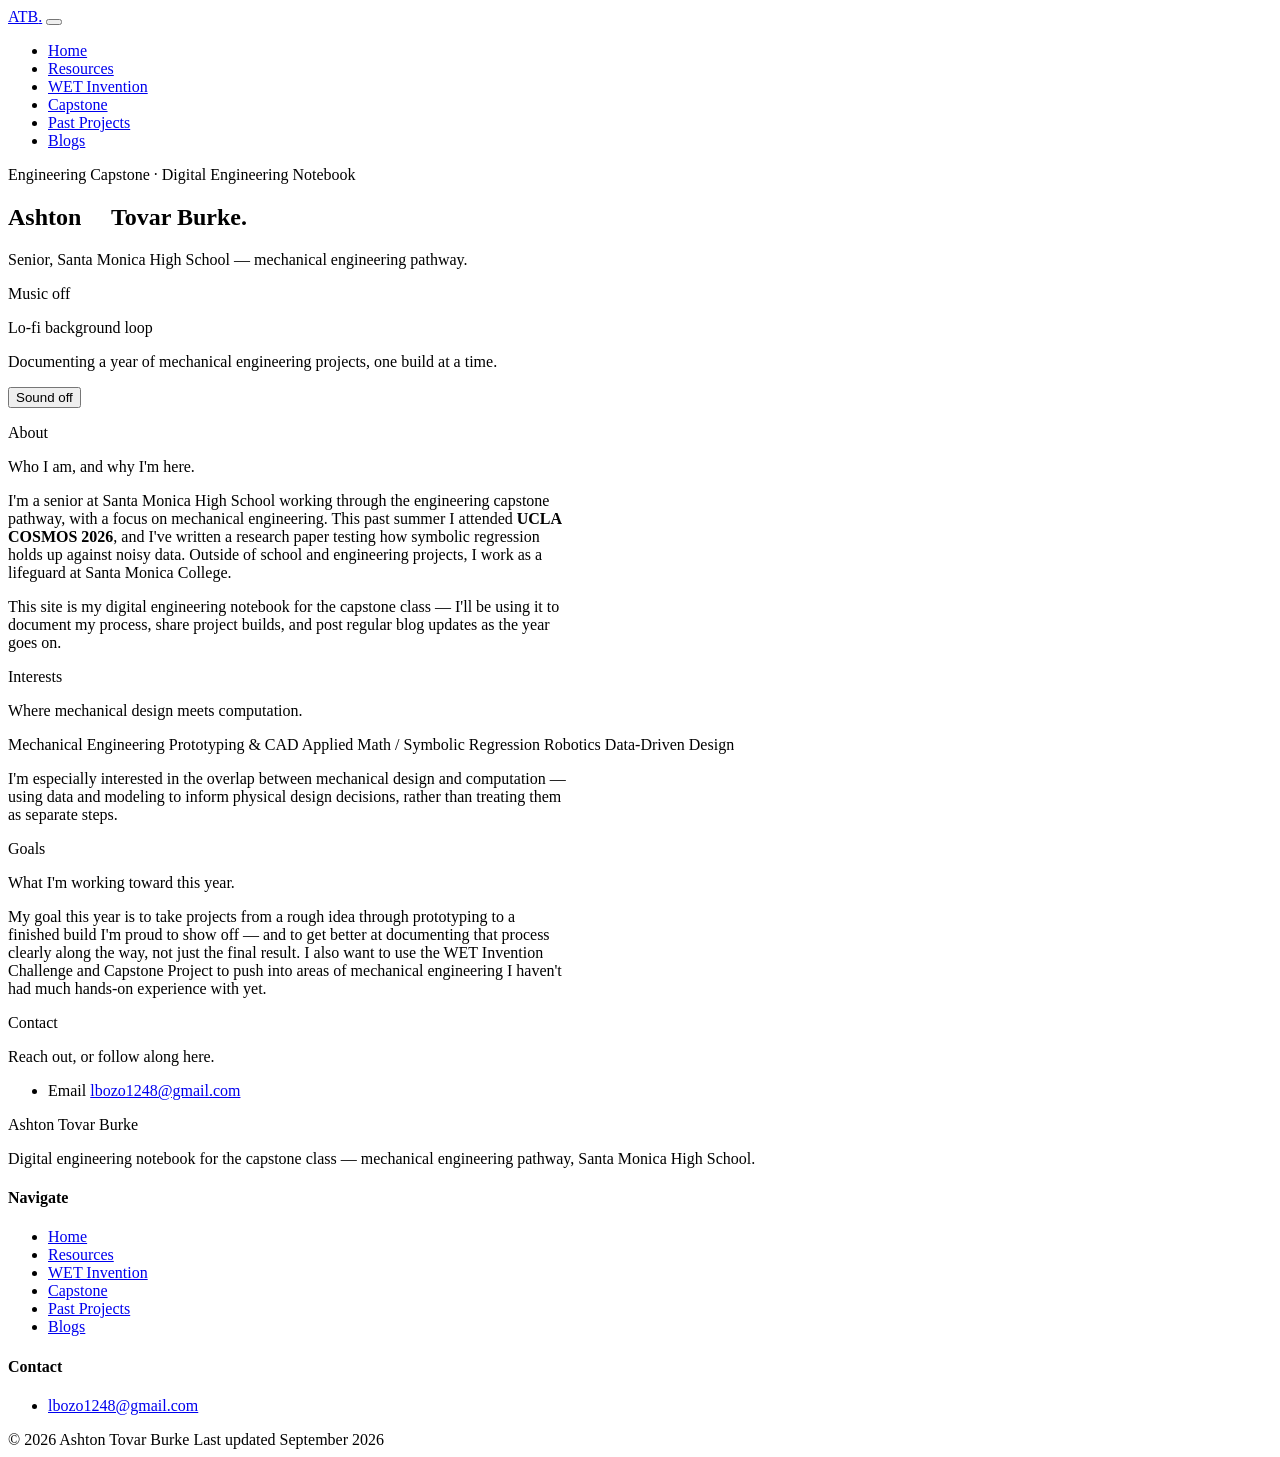
==== index.html @ a6df66a4 "Add files via upload" ====
<!doctype html>
<html lang="en">
<head>
  <meta charset="UTF-8" />
  <meta name="viewport" content="width=device-width, initial-scale=1.0" />
  <title>Ashton Tovar Burke — Engineering Notebook</title>
  <link rel="stylesheet" href="assets/css/style.css" />
</head>
<body>

  <header class="site-header">
    <nav class="nav-wrap">
      <a class="brand" href="index.html">ATB<span class="brand-dot">.</span></a>
      <button class="nav-toggle" aria-label="Toggle navigation" aria-expanded="false">
        <span></span>
      </button>
      <ul class="nav-links">
        <li><a href="index.html" aria-current="page">Home</a></li>
        <li><a href="resources.html">Resources</a></li>
        <li><a href="wet-invention.html">WET Invention</a></li>
        <li><a href="capstone.html">Capstone</a></li>
        <li><a href="past-projects.html">Past Projects</a></li>
        <li><a href="blogs.html">Blogs</a></li>
      </ul>
    </nav>
  </header>

  <section class="hero">
    <div class="hero-inner reveal">
      <p class="eyebrow hero-eyebrow">Engineering Capstone &middot; Digital Engineering Notebook</p>
      <h1 class="display hero-name">
        <span>Ashton</span>
        <span class="hero-photo" aria-hidden="true">
          <img class="hero-photo__img is-active" src="assets/img/hero-1.jpg" alt="" />
          <img class="hero-photo__img" src="assets/img/hero-2.jpg" alt="" />
          <img class="hero-photo__img" src="assets/img/hero-3.jpg" alt="" />
          <img class="hero-photo__img" src="assets/img/hero-4.jpg" alt="" />
        </span>
        <span>Tovar Burke<span class="accent">.</span></span>
      </h1>
      <p class="lede hero-lede">Senior, Santa Monica High School &mdash; mechanical engineering pathway.</p>
    </div>

    <div class="hero-bottom">
      <div class="hero-bottom__col hero-bottom__now">
        <span class="eq-bars" id="eqBars" aria-hidden="true">
          <span></span><span></span><span></span><span></span><span></span>
        </span>
        <div>
          <p class="hero-bottom__label" id="nowPlayingLabel">Music off</p>
          <p class="hero-bottom__track">Lo-fi background loop</p>
        </div>
      </div>
      <p class="hero-bottom__blurb">Documenting a year of mechanical engineering projects, one build at a time.</p>
      <button class="eq-toggle" id="soundToggle" type="button" aria-pressed="false" aria-label="Play background music">
        <span id="soundLabel">Sound off</span>
      </button>
    </div>
    <audio id="bgAudio" src="assets/audio/lofi.mp3" loop preload="none"></audio>
  </section>

  <section class="band band--tint">
    <div class="band-inner">
      <div class="section-head reveal">
        <div class="section-head__label">
          <span class="section-head__mark"></span>
          <p class="eyebrow">About</p>
        </div>
        <p class="section-head__desc">
          Who I am, and why I'm here.
        </p>
      </div>
      <div class="reveal" style="max-width:70ch;">
        <p>
          I'm a senior at Santa Monica High School working through the engineering capstone
          pathway, with a focus on mechanical engineering. This past summer I attended
          <strong>UCLA COSMOS 2026</strong>, and I've written a research paper testing how
          symbolic regression holds up against noisy data. Outside of school and engineering
          projects, I work as a lifeguard at Santa Monica College.
        </p>
        <p>
          This site is my digital engineering notebook for the capstone class &mdash; I'll be
          using it to document my process, share project builds, and post regular blog updates
          as the year goes on.
        </p>
      </div>
    </div>
  </section>

  <section class="band band--dark">
    <div class="band-inner">
      <div class="section-head reveal">
        <div class="section-head__label">
          <span class="section-head__mark"></span>
          <p class="eyebrow">Interests</p>
        </div>
        <p class="section-head__desc">
          Where mechanical design meets computation.
        </p>
      </div>
      <div class="reveal">
        <div class="tag-row">
          <span class="tag">Mechanical Engineering</span>
          <span class="tag">Prototyping &amp; CAD</span>
          <span class="tag">Applied Math / Symbolic Regression</span>
          <span class="tag">Robotics</span>
          <span class="tag">Data-Driven Design</span>
        </div>
        <p style="max-width:70ch; margin-top:16px;">
          I'm especially interested in the overlap between mechanical design and computation
          &mdash; using data and modeling to inform physical design decisions, rather than
          treating them as separate steps.
        </p>
      </div>
    </div>
  </section>

  <section class="band">
    <div class="band-inner">
      <div class="section-head reveal">
        <div class="section-head__label">
          <span class="section-head__mark"></span>
          <p class="eyebrow">Goals</p>
        </div>
        <p class="section-head__desc">
          What I'm working toward this year.
        </p>
      </div>
      <div class="reveal" style="max-width:70ch;">
        <p>
          My goal this year is to take projects from a rough idea through prototyping to a
          finished build I'm proud to show off &mdash; and to get better at documenting that
          process clearly along the way, not just the final result. I also want to use the
          WET Invention Challenge and Capstone Project to push into areas of mechanical
          engineering I haven't had much hands-on experience with yet.
        </p>
      </div>
    </div>
  </section>

  <section class="band band--tint">
    <div class="band-inner">
      <div class="section-head reveal">
        <div class="section-head__label">
          <span class="section-head__mark"></span>
          <p class="eyebrow">Contact</p>
        </div>
        <p class="section-head__desc">
          Reach out, or follow along here.
        </p>
      </div>
      <ul class="contact-list reveal" style="max-width:70ch;">
        <li><span class="label">Email</span> <a href="mailto:lbozo1248@gmail.com">lbozo1248@gmail.com</a></li>
      </ul>
    </div>
  </section>

  <footer class="site-footer">
    <div class="footer-inner">
      <div class="footer-col">
        <p class="footer-brand">Ashton Tovar Burke</p>
        <p>Digital engineering notebook for the capstone class &mdash; mechanical engineering pathway, Santa Monica High School.</p>
      </div>
      <div class="footer-col">
        <h4>Navigate</h4>
        <ul>
          <li><a href="index.html">Home</a></li>
          <li><a href="resources.html">Resources</a></li>
          <li><a href="wet-invention.html">WET Invention</a></li>
          <li><a href="capstone.html">Capstone</a></li>
          <li><a href="past-projects.html">Past Projects</a></li>
          <li><a href="blogs.html">Blogs</a></li>
        </ul>
      </div>
      <div class="footer-col">
        <h4>Contact</h4>
        <ul>
          <li><a href="mailto:lbozo1248@gmail.com">lbozo1248@gmail.com</a></li>
        </ul>
      </div>
    </div>
    <div class="footer-bottom">
      <span>&copy; 2026 Ashton Tovar Burke</span>
      <span>Last updated September 2026</span>
    </div>
  </footer>

  <script src="assets/js/main.js"></script>
</body>
</html>
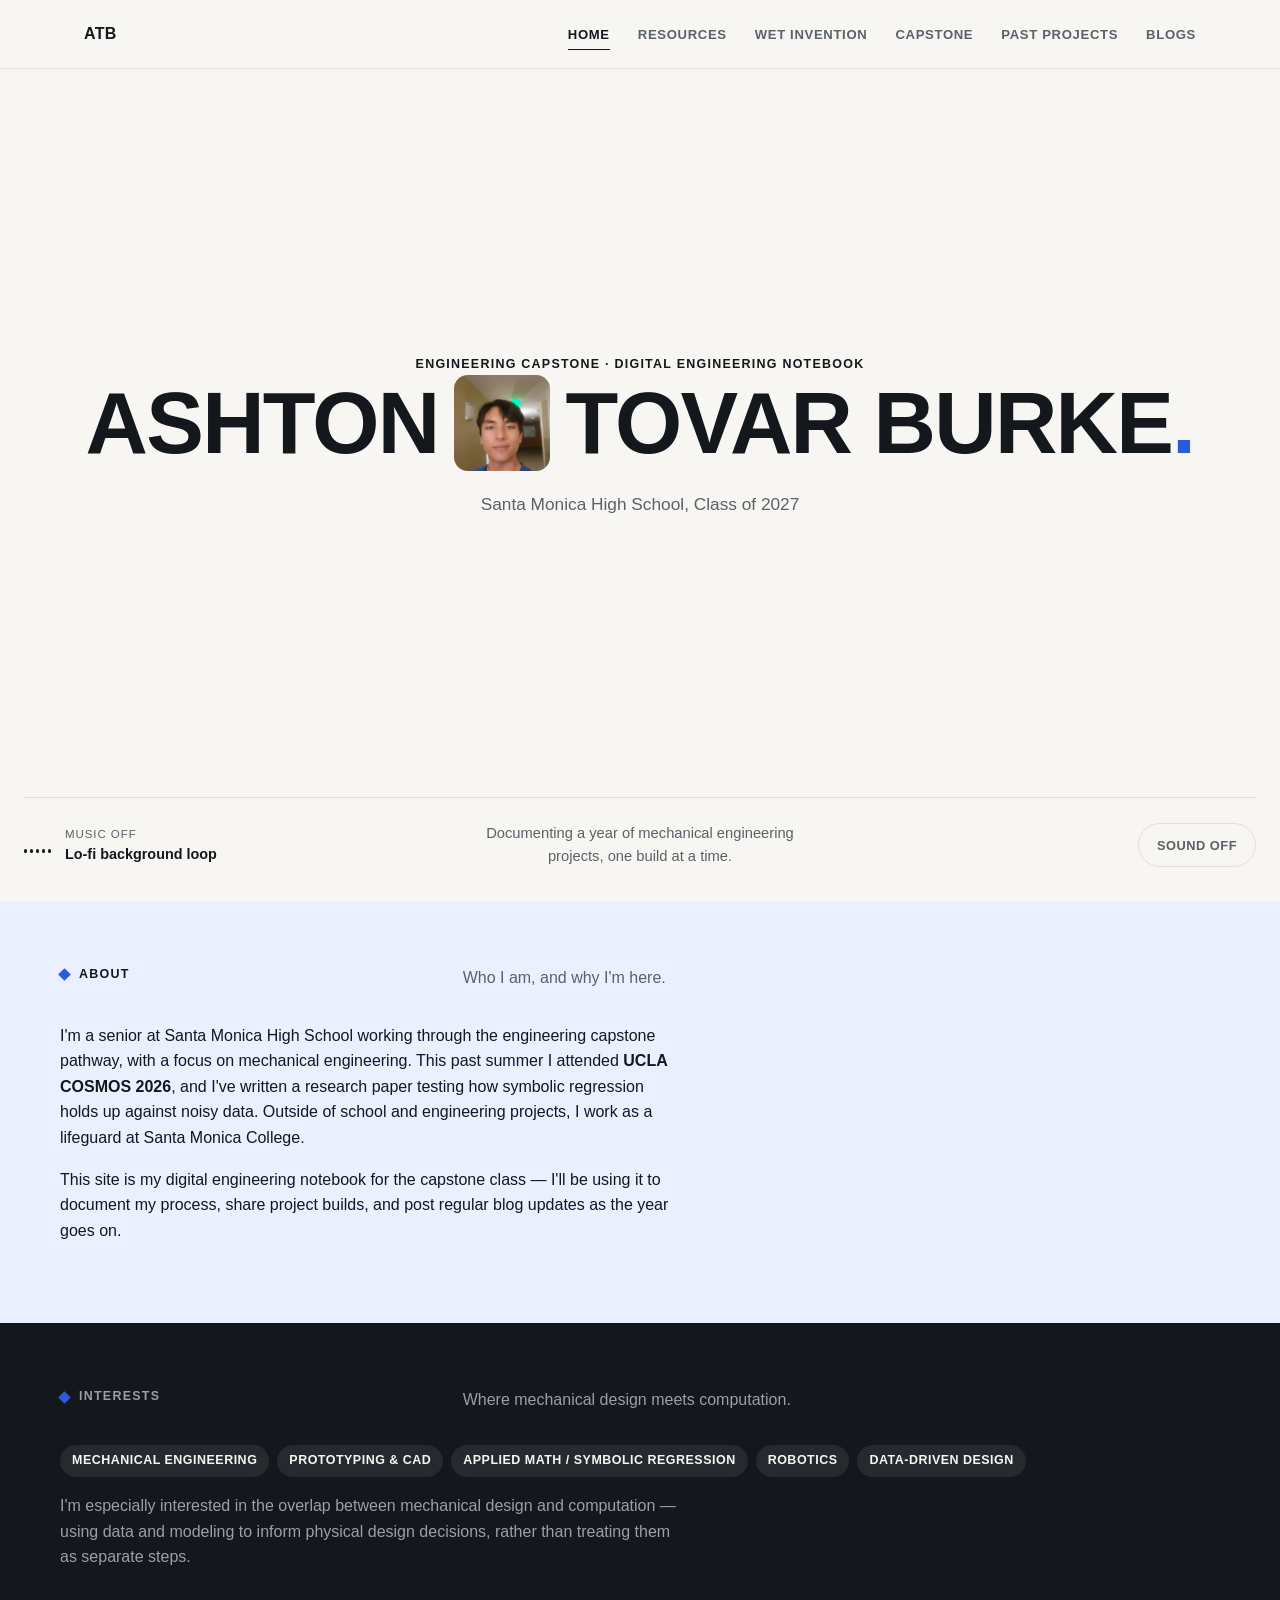
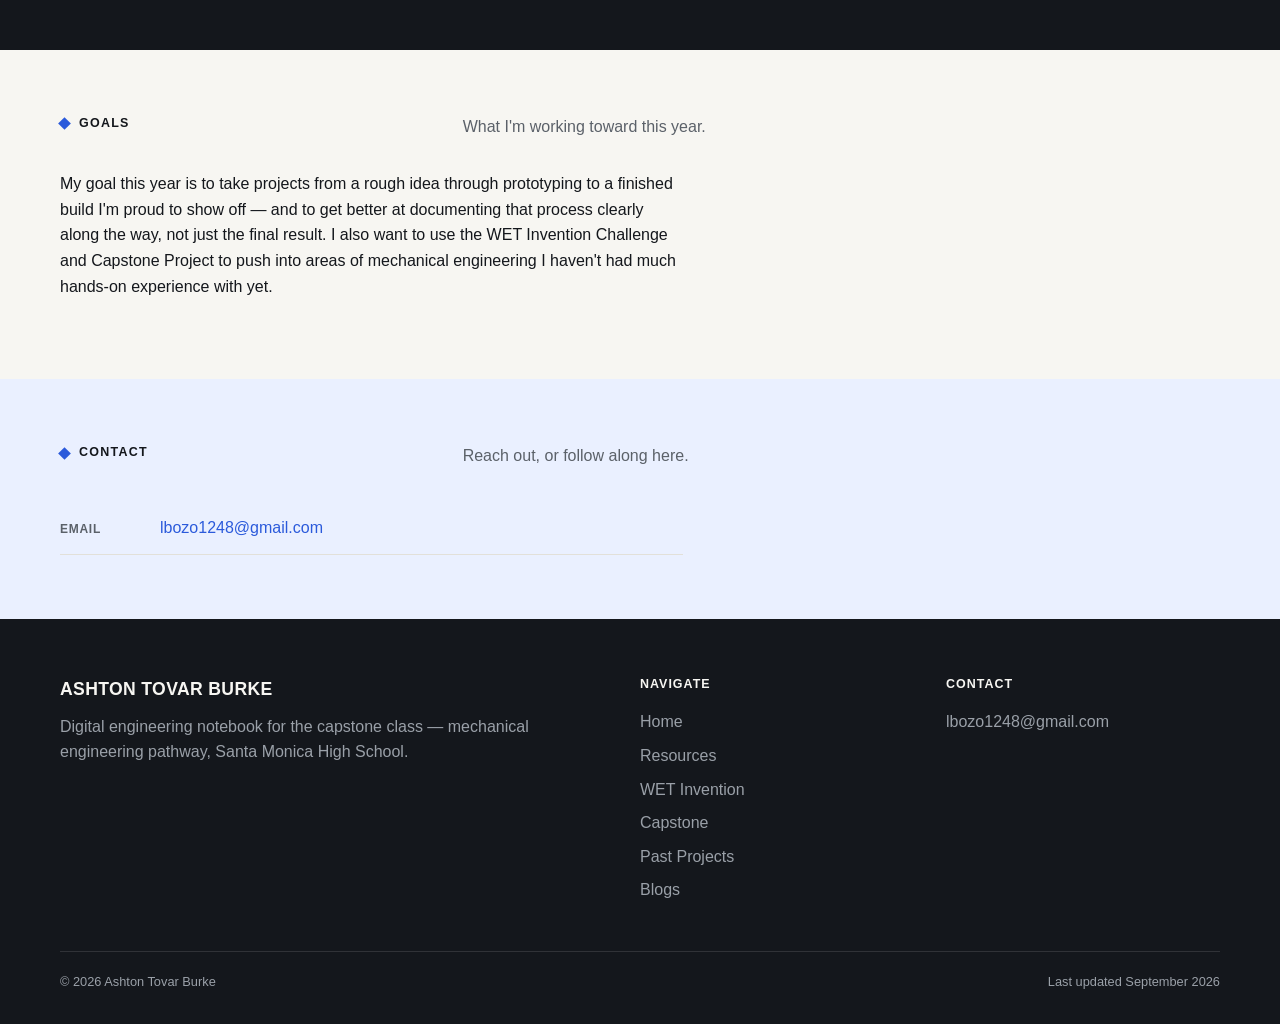
==== commit 306765ff: "Update index.html" ====
--- a/index.html
+++ b/index.html
@@ -10,7 +10,7 @@
 
   <header class="site-header">
     <nav class="nav-wrap">
-      <a class="brand" href="index.html">ATB<span class="brand-dot">.</span></a>
+      <a class="brand" href="index.html">ATB<span class="brand-dot"></span></a>
       <button class="nav-toggle" aria-label="Toggle navigation" aria-expanded="false">
         <span></span>
       </button>
@@ -38,7 +38,7 @@
         </span>
         <span>Tovar Burke<span class="accent">.</span></span>
       </h1>
-      <p class="lede hero-lede">Senior, Santa Monica High School &mdash; mechanical engineering pathway.</p>
+      <p class="lede hero-lede">Santa Monica High School, Class of 2027</p>
     </div>
 
     <div class="hero-bottom">
--- a/assets/css/style.css
+++ b/assets/css/style.css
@@ -0,0 +1,661 @@
+/* ===========================================================
+   Engineering Notebook — shared stylesheet
+   =========================================================== */
+
+:root {
+  --bg: #f7f6f2;
+  --surface: #ffffff;
+  --ink: #14171c;
+  --ink-soft: #5b6169;
+  --line: #e2e0d9;
+
+  --bg-dark: #14171c;
+  --ink-invert: #f7f6f2;
+  --ink-invert-soft: #9aa0a8;
+  --accent-invert: #7da4ff;
+  --line-dark: rgba(247, 246, 242, 0.12);
+
+  --bg-tint: #eaf0ff;
+  --line-tint: #cdd9f5;
+
+  --accent: #2b5adb;
+  --accent-soft: #dfe9ff;
+  --warn-bg: #fff6e5;
+  --warn-line: #f0c96b;
+
+  --radius: 10px;
+  --maxw: 860px;
+  --wide: 1160px;
+
+  --font: "Inter", -apple-system, BlinkMacSystemFont, "Segoe UI", Roboto, Helvetica, Arial, sans-serif;
+  --mono: "JetBrains Mono", "SFMono-Regular", Consolas, "Liberation Mono", Menlo, monospace;
+}
+
+* { box-sizing: border-box; }
+
+html { scroll-behavior: smooth; }
+
+body {
+  margin: 0;
+  font-family: var(--font);
+  color: var(--ink);
+  background: var(--bg);
+  line-height: 1.6;
+  -webkit-font-smoothing: antialiased;
+}
+
+@media (prefers-reduced-motion: reduce) {
+  html { scroll-behavior: auto; }
+}
+
+img { max-width: 100%; display: block; }
+
+a { color: var(--accent); text-decoration: none; }
+a:hover { text-decoration: underline; }
+
+a:focus-visible,
+button:focus-visible,
+.nav-toggle:focus-visible {
+  outline: 2px solid var(--accent);
+  outline-offset: 3px;
+  border-radius: 2px;
+}
+.band--dark a:focus-visible { outline-color: var(--accent-invert); }
+
+.band--dark a { color: var(--accent-invert); }
+
+/* ---------- Header / nav ---------- */
+
+.site-header {
+  border-bottom: 1px solid var(--line);
+  background: rgba(247, 246, 242, 0.92);
+  backdrop-filter: blur(6px);
+  position: sticky;
+  top: 0;
+  z-index: 20;
+}
+
+.nav-wrap {
+  max-width: var(--wide);
+  margin: 0 auto;
+  padding: 0 24px;
+  display: flex;
+  align-items: center;
+  justify-content: space-between;
+  height: 68px;
+}
+
+.brand {
+  font-weight: 800;
+  font-size: 1rem;
+  letter-spacing: 0.02em;
+  text-transform: uppercase;
+  color: var(--ink);
+}
+.brand:hover { text-decoration: none; }
+.brand .brand-dot { color: var(--accent); }
+
+.nav-links {
+  display: flex;
+  gap: 28px;
+  list-style: none;
+  margin: 0;
+  padding: 0;
+}
+
+.nav-links a {
+  position: relative;
+  display: inline-block;
+  padding: 8px 0;
+  color: var(--ink-soft);
+  font-size: 0.82rem;
+  font-weight: 600;
+  text-transform: uppercase;
+  letter-spacing: 0.05em;
+}
+
+.nav-links a::after {
+  content: "";
+  position: absolute;
+  left: 0;
+  bottom: 3px;
+  width: 100%;
+  height: 1px;
+  background: var(--accent);
+  transform: scaleX(0);
+  transform-origin: left;
+  transition: transform 0.25s ease;
+}
+
+.nav-links a:hover {
+  color: var(--ink);
+  text-decoration: none;
+}
+.nav-links a:hover::after { transform: scaleX(1); }
+
+.nav-links a[aria-current="page"] { color: var(--ink); }
+.nav-links a[aria-current="page"]::after { transform: scaleX(1); background: var(--ink); }
+
+.nav-toggle {
+  display: none;
+  align-items: center;
+  justify-content: center;
+  min-width: 44px;
+  min-height: 44px;
+  background: none;
+  border: 1px solid var(--line);
+  border-radius: 8px;
+  padding: 0;
+  cursor: pointer;
+}
+.nav-toggle span,
+.nav-toggle span::before,
+.nav-toggle span::after {
+  display: block;
+  width: 18px;
+  height: 2px;
+  background: var(--ink);
+  position: relative;
+  transition: 0.2s;
+}
+.nav-toggle span::before,
+.nav-toggle span::after { content: ""; position: absolute; }
+.nav-toggle span::before { top: -6px; }
+.nav-toggle span::after { top: 6px; }
+
+/* ---------- Bands (full-bleed sections) ---------- */
+
+.band {
+  padding: 64px 24px;
+}
+.band-inner {
+  max-width: var(--wide);
+  margin: 0 auto;
+}
+.band--narrow .band-inner { max-width: var(--maxw); }
+
+.band--dark {
+  background: var(--bg-dark);
+  color: var(--ink-invert);
+}
+.band--dark .ink-soft-invert,
+.band--dark p { color: var(--ink-invert-soft); }
+.band--dark h1, .band--dark h2, .band--dark h3 { color: var(--ink-invert); }
+
+.band--tint {
+  background: var(--bg-tint);
+}
+
+main.plain {
+  max-width: var(--maxw);
+  margin: 0 auto;
+  padding: 56px 24px 96px;
+}
+
+/* ---------- Section headers (eyebrow + mark) ---------- */
+
+.section-head {
+  display: grid;
+  grid-template-columns: minmax(160px, 1fr) 2fr;
+  gap: 24px;
+  align-items: start;
+  margin-bottom: 32px;
+}
+
+.section-head__label {
+  display: flex;
+  align-items: center;
+  gap: 10px;
+}
+
+.section-head__mark {
+  width: 9px;
+  height: 9px;
+  background: var(--accent);
+  transform: rotate(45deg);
+  flex: none;
+}
+
+.eyebrow {
+  text-transform: uppercase;
+  letter-spacing: 0.1em;
+  font-size: 0.78rem;
+  font-weight: 700;
+  color: inherit;
+  margin: 0;
+}
+
+.section-head__desc {
+  color: var(--ink-soft);
+  margin: 0;
+  max-width: 60ch;
+}
+.band--dark .section-head__desc { color: var(--ink-invert-soft); }
+
+@media (max-width: 640px) {
+  .section-head { grid-template-columns: 1fr; }
+}
+
+/* ---------- Typography ---------- */
+
+h1, h2, h3 {
+  font-weight: 800;
+  letter-spacing: -0.01em;
+  color: var(--ink);
+  margin: 0 0 8px;
+}
+
+.display {
+  font-size: clamp(2.6rem, 7vw, 5.4rem);
+  line-height: 0.98;
+  font-weight: 800;
+  letter-spacing: -0.02em;
+  text-transform: uppercase;
+  margin: 0;
+}
+.display .accent { color: var(--accent); }
+
+/* ---------- Hero (full-height, centered) ---------- */
+
+.hero {
+  min-height: calc(100dvh - 68px);
+  display: flex;
+  flex-direction: column;
+  justify-content: space-between;
+  gap: 40px;
+  padding: 48px 24px 32px;
+  text-align: center;
+}
+
+.hero-inner { margin: auto 0; }
+
+.hero-eyebrow {
+  display: flex;
+  justify-content: center;
+}
+
+.hero-lede {
+  margin: 20px auto 0;
+}
+
+.hero-bottom {
+  display: grid;
+  grid-template-columns: 1fr auto 1fr;
+  align-items: center;
+  gap: 20px;
+  border-top: 1px solid var(--line);
+  padding-top: 24px;
+}
+
+.hero-bottom__now {
+  display: flex;
+  align-items: center;
+  gap: 14px;
+  justify-self: start;
+  text-align: left;
+}
+
+.hero-bottom__label {
+  margin: 0;
+  font-size: 0.72rem;
+  text-transform: uppercase;
+  letter-spacing: 0.08em;
+  color: var(--ink-soft);
+}
+
+.hero-bottom__track {
+  margin: 0;
+  font-weight: 700;
+  font-size: 0.9rem;
+}
+
+.hero-bottom__blurb {
+  margin: 0;
+  color: var(--ink-soft);
+  font-size: 0.92rem;
+  max-width: 42ch;
+  justify-self: center;
+}
+
+.hero-bottom .eq-toggle { justify-self: end; }
+
+@media (max-width: 720px) {
+  .hero-bottom {
+    grid-template-columns: 1fr;
+    justify-items: center;
+    text-align: center;
+    gap: 18px;
+  }
+  .hero-bottom__now { justify-self: center; text-align: center; flex-direction: column; gap: 8px; }
+}
+
+/* ---------- Hero name photo-cycle ---------- */
+
+.hero-name {
+  display: flex;
+  flex-wrap: wrap;
+  justify-content: center;
+  align-items: center;
+  gap: 0.18em;
+}
+
+.hero-photo {
+  position: relative;
+  display: inline-block;
+  width: clamp(52px, 9vw, 96px);
+  height: clamp(52px, 9vw, 96px);
+  border-radius: 14px;
+  overflow: hidden;
+  background: var(--line);
+  vertical-align: middle;
+}
+
+.hero-photo__img {
+  position: absolute;
+  inset: 0;
+  width: 100%;
+  height: 100%;
+  object-fit: cover;
+  opacity: 0;
+  transition: opacity 1.1s ease;
+}
+.hero-photo__img.is-active { opacity: 1; }
+
+@media (prefers-reduced-motion: reduce) {
+  .hero-photo__img { transition: none; }
+}
+
+/* ---------- Sound toggle + equalizer ---------- */
+
+.eq-toggle {
+  display: inline-flex;
+  align-items: center;
+  gap: 10px;
+  min-height: 44px;
+  background: none;
+  border: 1px solid var(--line);
+  border-radius: 999px;
+  padding: 8px 18px;
+  font-size: 0.8rem;
+  font-weight: 700;
+  text-transform: uppercase;
+  letter-spacing: 0.04em;
+  color: var(--ink-soft);
+  cursor: pointer;
+}
+.eq-toggle:hover { border-color: var(--accent); color: var(--ink); }
+.eq-toggle[aria-pressed="true"] { color: var(--ink); border-color: var(--ink); }
+.eq-toggle:disabled { cursor: not-allowed; opacity: 0.6; }
+
+.eq-bars {
+  display: flex;
+  align-items: flex-end;
+  gap: 3px;
+  height: 16px;
+}
+.eq-bars span {
+  width: 3px;
+  height: 4px;
+  background: currentColor;
+  border-radius: 2px;
+}
+.eq-bars.is-playing span {
+  animation: eq-bounce 0.9s ease-in-out infinite;
+}
+.eq-bars.is-playing span:nth-child(1) { animation-delay: 0s; }
+.eq-bars.is-playing span:nth-child(2) { animation-delay: 0.12s; }
+.eq-bars.is-playing span:nth-child(3) { animation-delay: 0.24s; }
+.eq-bars.is-playing span:nth-child(4) { animation-delay: 0.08s; }
+.eq-bars.is-playing span:nth-child(5) { animation-delay: 0.2s; }
+
+@keyframes eq-bounce {
+  0%, 100% { height: 4px; }
+  50% { height: 16px; }
+}
+
+@media (prefers-reduced-motion: reduce) {
+  .eq-bars.is-playing span { animation: none; height: 12px; }
+}
+
+h2 { font-size: 1.5rem; }
+h3 { font-size: 1.1rem; }
+
+.lede {
+  font-size: 1.08rem;
+  color: var(--ink-soft);
+  max-width: 60ch;
+}
+
+p { margin: 0 0 16px; }
+
+.u-caps {
+  text-transform: uppercase;
+  letter-spacing: 0.08em;
+  font-size: 0.8rem;
+  font-weight: 700;
+}
+
+/* ---------- Components ---------- */
+
+.card {
+  background: var(--surface);
+  border: 1px solid var(--line);
+  border-radius: var(--radius);
+  padding: 24px;
+  margin-bottom: 20px;
+}
+
+.tag-row {
+  display: flex;
+  flex-wrap: wrap;
+  gap: 8px;
+  margin: 16px 0 8px;
+}
+
+.tag {
+  font-size: 0.78rem;
+  font-weight: 700;
+  text-transform: uppercase;
+  letter-spacing: 0.04em;
+  padding: 6px 12px;
+  border-radius: 999px;
+  background: var(--accent-soft);
+  color: var(--accent);
+}
+.band--dark .tag { background: rgba(255,255,255,0.08); color: var(--ink-invert); }
+
+.btn {
+  display: inline-flex;
+  align-items: center;
+  gap: 6px;
+  cursor: pointer;
+  padding: 11px 20px;
+  border-radius: 999px;
+  background: var(--ink);
+  color: #fff;
+  font-weight: 700;
+  font-size: 0.82rem;
+  text-transform: uppercase;
+  letter-spacing: 0.04em;
+}
+.btn:hover { background: var(--accent); text-decoration: none; }
+
+.contact-list {
+  list-style: none;
+  padding: 0;
+  margin: 16px 0 0;
+}
+.contact-list li {
+  padding: 14px 0;
+  border-bottom: 1px solid var(--line);
+  display: flex;
+  gap: 10px;
+  align-items: baseline;
+}
+.contact-list span.label {
+  color: var(--ink-soft);
+  min-width: 90px;
+  font-weight: 700;
+  text-transform: uppercase;
+  font-size: 0.75rem;
+  letter-spacing: 0.06em;
+}
+
+.placeholder-notice {
+  background: var(--warn-bg);
+  border: 1px solid var(--warn-line);
+  border-radius: var(--radius);
+  padding: 18px 20px;
+  color: #6b5416;
+  font-size: 0.95rem;
+}
+
+/* Numbered index rows (projects, resources) */
+.index-list { list-style: none; margin: 0; padding: 0; }
+.index-row {
+  display: grid;
+  grid-template-columns: 56px 1fr;
+  gap: 20px;
+  padding: 22px 0;
+  border-bottom: 1px solid var(--line);
+}
+.band--dark .index-row { border-bottom-color: var(--line-dark); }
+.index-row__num {
+  font-family: var(--mono);
+  font-size: 0.85rem;
+  color: var(--accent);
+  font-weight: 700;
+  padding-top: 2px;
+}
+.index-row__title { font-weight: 700; margin: 0 0 4px; font-size: 1.05rem; }
+.index-row__desc { color: var(--ink-soft); margin: 0; font-size: 0.94rem; }
+.band--dark .index-row__desc { color: var(--ink-invert-soft); }
+
+.project-grid {
+  display: grid;
+  grid-template-columns: 1fr;
+  gap: 20px;
+}
+
+.media-slot {
+  border: 1.5px dashed var(--line);
+  border-radius: var(--radius);
+  background: #f0efe9;
+  color: var(--ink-soft);
+  aspect-ratio: 16 / 9;
+  display: flex;
+  align-items: center;
+  justify-content: center;
+  font-size: 0.9rem;
+  text-align: center;
+  padding: 16px;
+}
+
+.blog-entry {
+  border-bottom: 1px solid var(--line);
+  padding-bottom: 32px;
+  margin-bottom: 32px;
+}
+.blog-entry:last-child { border-bottom: none; }
+.blog-meta {
+  color: var(--ink-soft);
+  font-size: 0.8rem;
+  text-transform: uppercase;
+  letter-spacing: 0.05em;
+  font-weight: 700;
+  margin-bottom: 8px;
+}
+.blog-entry img {
+  border-radius: var(--radius);
+  margin: 16px 0 8px;
+}
+.blog-caption {
+  color: var(--ink-soft);
+  font-size: 0.85rem;
+  margin: 0 0 16px;
+}
+
+/* ---------- Scroll reveal ---------- */
+
+.reveal {
+  opacity: 0;
+  transform: translateY(18px);
+  transition: opacity 0.6s ease, transform 0.6s ease;
+}
+.reveal.is-visible {
+  opacity: 1;
+  transform: translateY(0);
+}
+@media (prefers-reduced-motion: reduce) {
+  .reveal { opacity: 1; transform: none; transition: none; }
+}
+
+/* ---------- Footer ---------- */
+
+.site-footer {
+  background: var(--bg-dark);
+  color: var(--ink-invert-soft);
+  padding: 56px 24px 32px;
+}
+.footer-inner {
+  max-width: var(--wide);
+  margin: 0 auto;
+  display: grid;
+  grid-template-columns: 2fr 1fr 1fr;
+  gap: 32px;
+}
+.footer-col h4 {
+  color: var(--ink-invert);
+  font-size: 0.78rem;
+  text-transform: uppercase;
+  letter-spacing: 0.08em;
+  margin: 0 0 14px;
+}
+.footer-col ul { list-style: none; margin: 0; padding: 0; }
+.footer-col li { margin-bottom: 8px; }
+.footer-col a { color: var(--ink-invert-soft); }
+.footer-col a:hover { color: var(--ink-invert); }
+.footer-brand {
+  font-weight: 800;
+  text-transform: uppercase;
+  letter-spacing: 0.02em;
+  color: var(--ink-invert);
+  font-size: 1.1rem;
+  margin-bottom: 10px;
+}
+.footer-bottom {
+  max-width: var(--wide);
+  margin: 40px auto 0;
+  padding-top: 20px;
+  border-top: 1px solid var(--line-dark);
+  font-size: 0.8rem;
+  display: flex;
+  justify-content: space-between;
+  flex-wrap: wrap;
+  gap: 8px;
+}
+
+@media (max-width: 720px) {
+  .footer-inner { grid-template-columns: 1fr 1fr; }
+  .footer-inner > .footer-col:first-child { grid-column: 1 / -1; }
+}
+
+/* ---------- Responsive nav ---------- */
+
+@media (max-width: 720px) {
+  .nav-toggle { display: flex; }
+  .nav-links {
+    position: absolute;
+    top: 68px;
+    left: 0;
+    right: 0;
+    background: var(--bg);
+    border-bottom: 1px solid var(--line);
+    flex-direction: column;
+    gap: 4px;
+    padding: 8px 16px 16px;
+    display: none;
+  }
+  .nav-links.open { display: flex; }
+  .nav-links a { padding: 14px 0; min-height: 44px; display: flex; align-items: center; }
+}
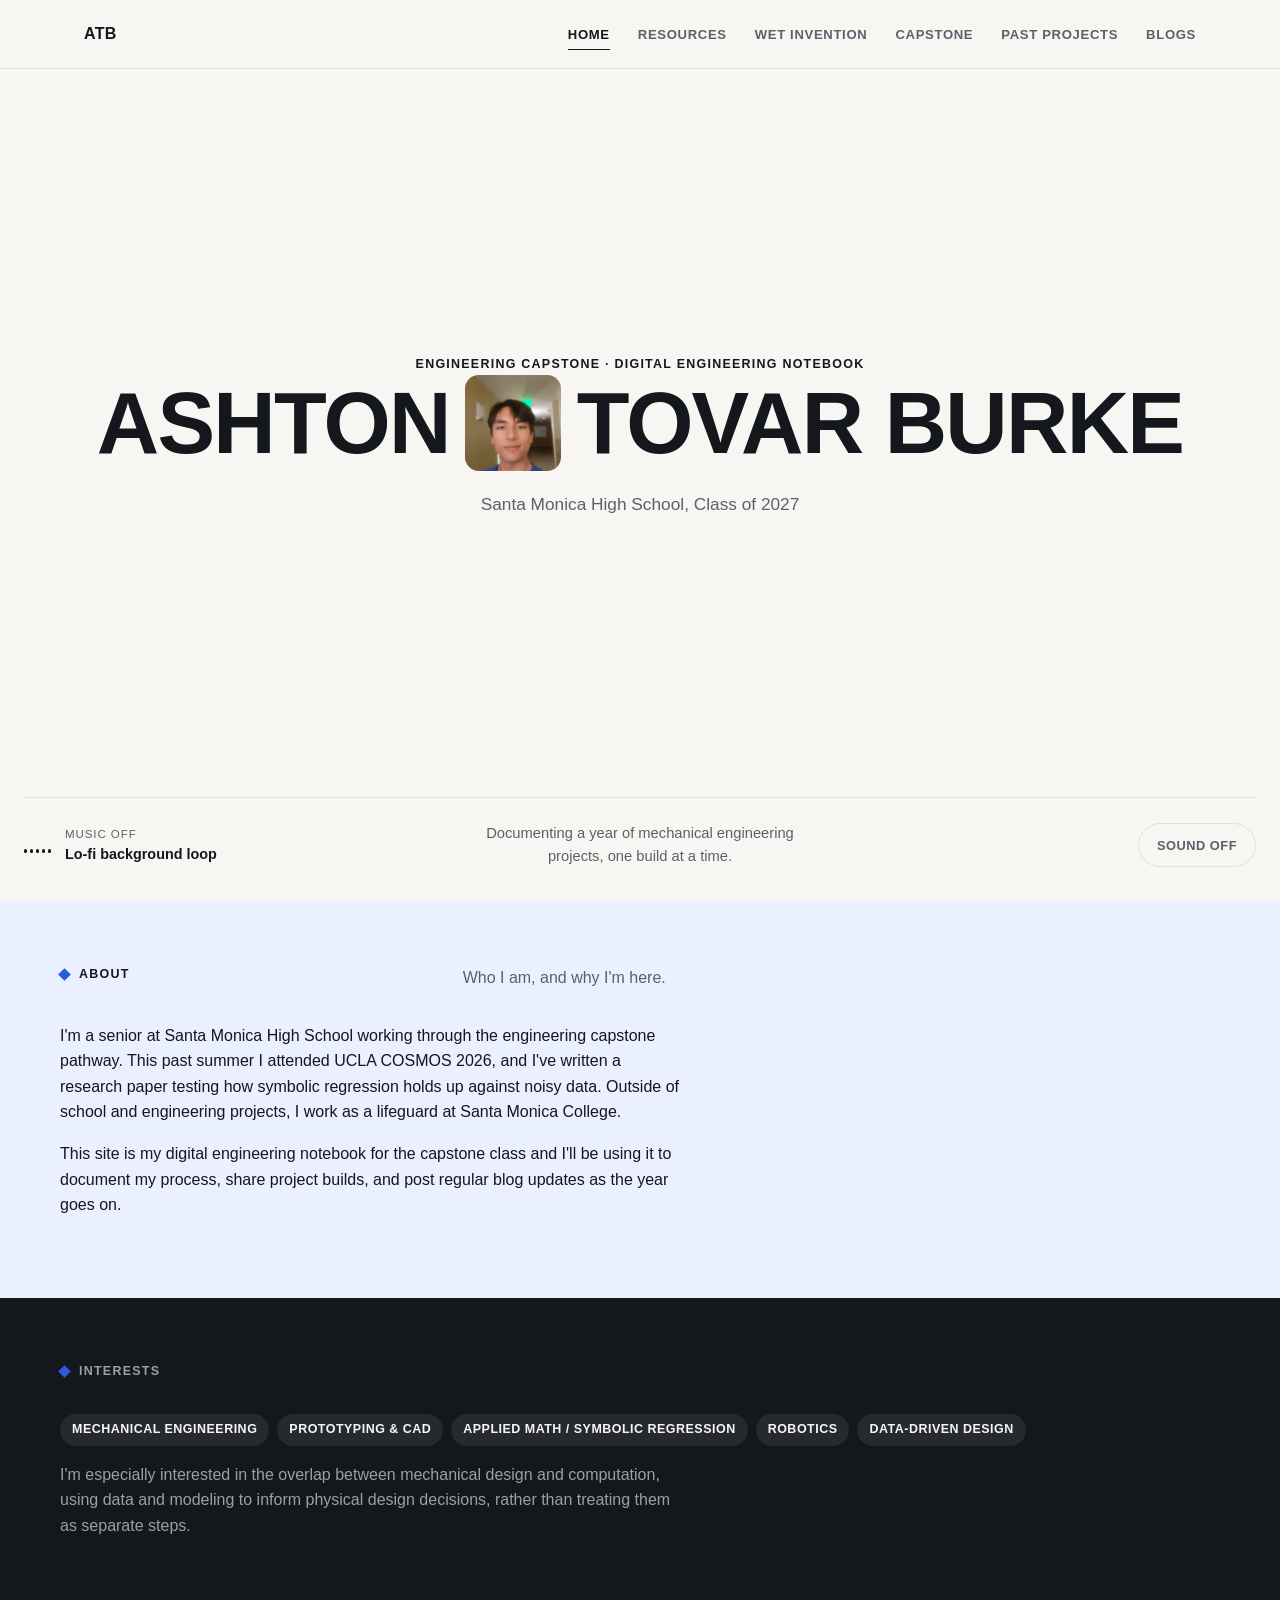
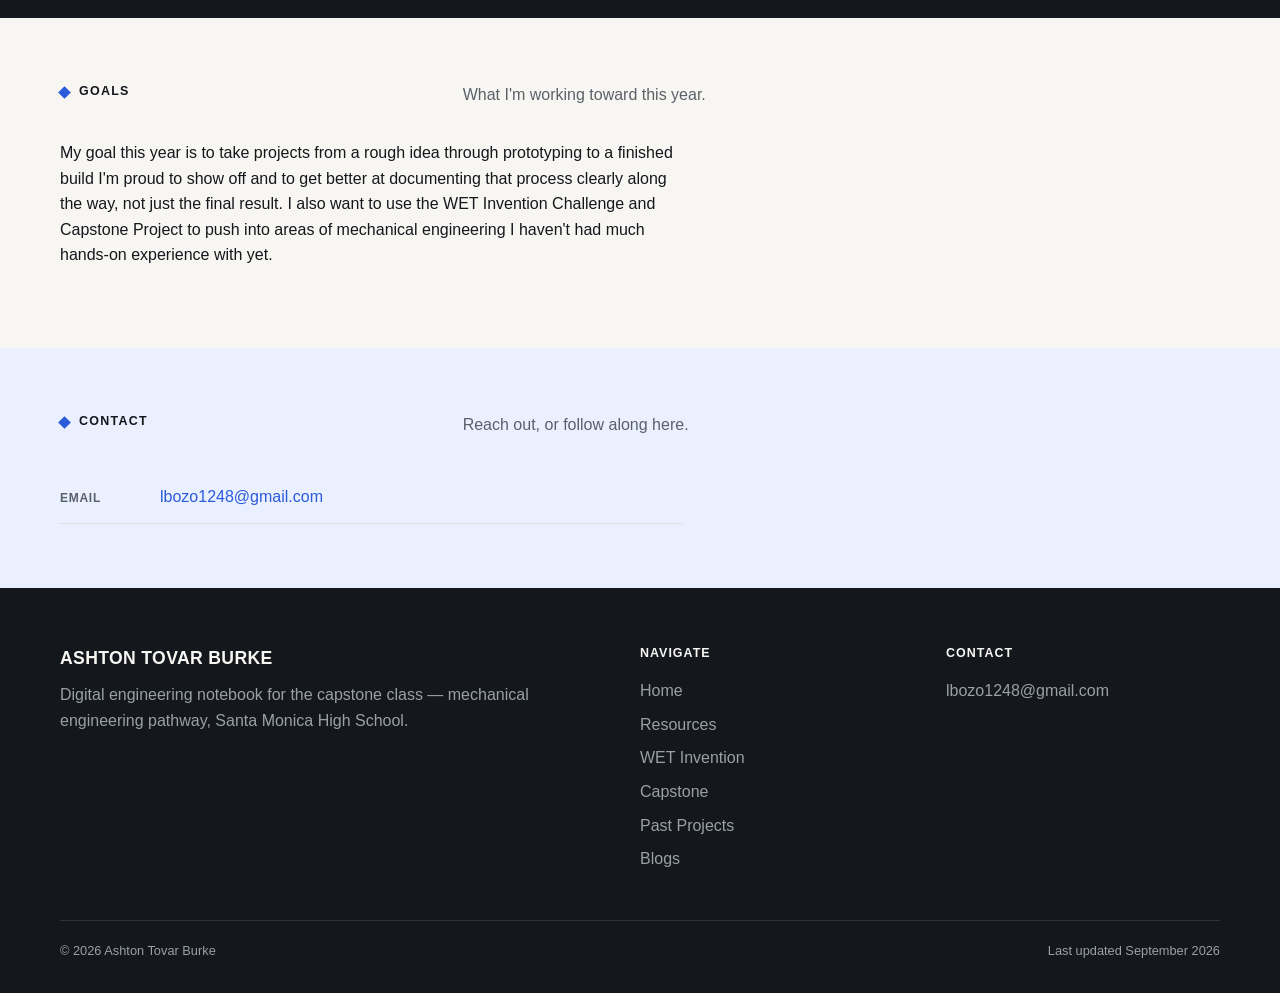
==== commit bee42a9b: "Fix HTML formatting and remove unnecessary tags" ====
--- a/index.html
+++ b/index.html
@@ -36,7 +36,7 @@
           <img class="hero-photo__img" src="assets/img/hero-3.jpg" alt="" />
           <img class="hero-photo__img" src="assets/img/hero-4.jpg" alt="" />
         </span>
-        <span>Tovar Burke<span class="accent">.</span></span>
+        <span>Tovar Burke<span class="accent"></span></span>
       </h1>
       <p class="lede hero-lede">Santa Monica High School, Class of 2027</p>
     </div>
@@ -73,13 +73,12 @@
       <div class="reveal" style="max-width:70ch;">
         <p>
           I'm a senior at Santa Monica High School working through the engineering capstone
-          pathway, with a focus on mechanical engineering. This past summer I attended
-          <strong>UCLA COSMOS 2026</strong>, and I've written a research paper testing how
+          pathway. This past summer I attended UCLA COSMOS 2026, and I've written a research paper testing how
           symbolic regression holds up against noisy data. Outside of school and engineering
           projects, I work as a lifeguard at Santa Monica College.
         </p>
         <p>
-          This site is my digital engineering notebook for the capstone class &mdash; I'll be
+          This site is my digital engineering notebook for the capstone class and I'll be
           using it to document my process, share project builds, and post regular blog updates
           as the year goes on.
         </p>
@@ -95,7 +94,7 @@
           <p class="eyebrow">Interests</p>
         </div>
         <p class="section-head__desc">
-          Where mechanical design meets computation.
+          
         </p>
       </div>
       <div class="reveal">
@@ -107,8 +106,8 @@
           <span class="tag">Data-Driven Design</span>
         </div>
         <p style="max-width:70ch; margin-top:16px;">
-          I'm especially interested in the overlap between mechanical design and computation
-          &mdash; using data and modeling to inform physical design decisions, rather than
+          I'm especially interested in the overlap between mechanical design and computation,
+          using data and modeling to inform physical design decisions, rather than
           treating them as separate steps.
         </p>
       </div>
@@ -129,7 +128,7 @@
       <div class="reveal" style="max-width:70ch;">
         <p>
           My goal this year is to take projects from a rough idea through prototyping to a
-          finished build I'm proud to show off &mdash; and to get better at documenting that
+          finished build I'm proud to show off and to get better at documenting that
           process clearly along the way, not just the final result. I also want to use the
           WET Invention Challenge and Capstone Project to push into areas of mechanical
           engineering I haven't had much hands-on experience with yet.
